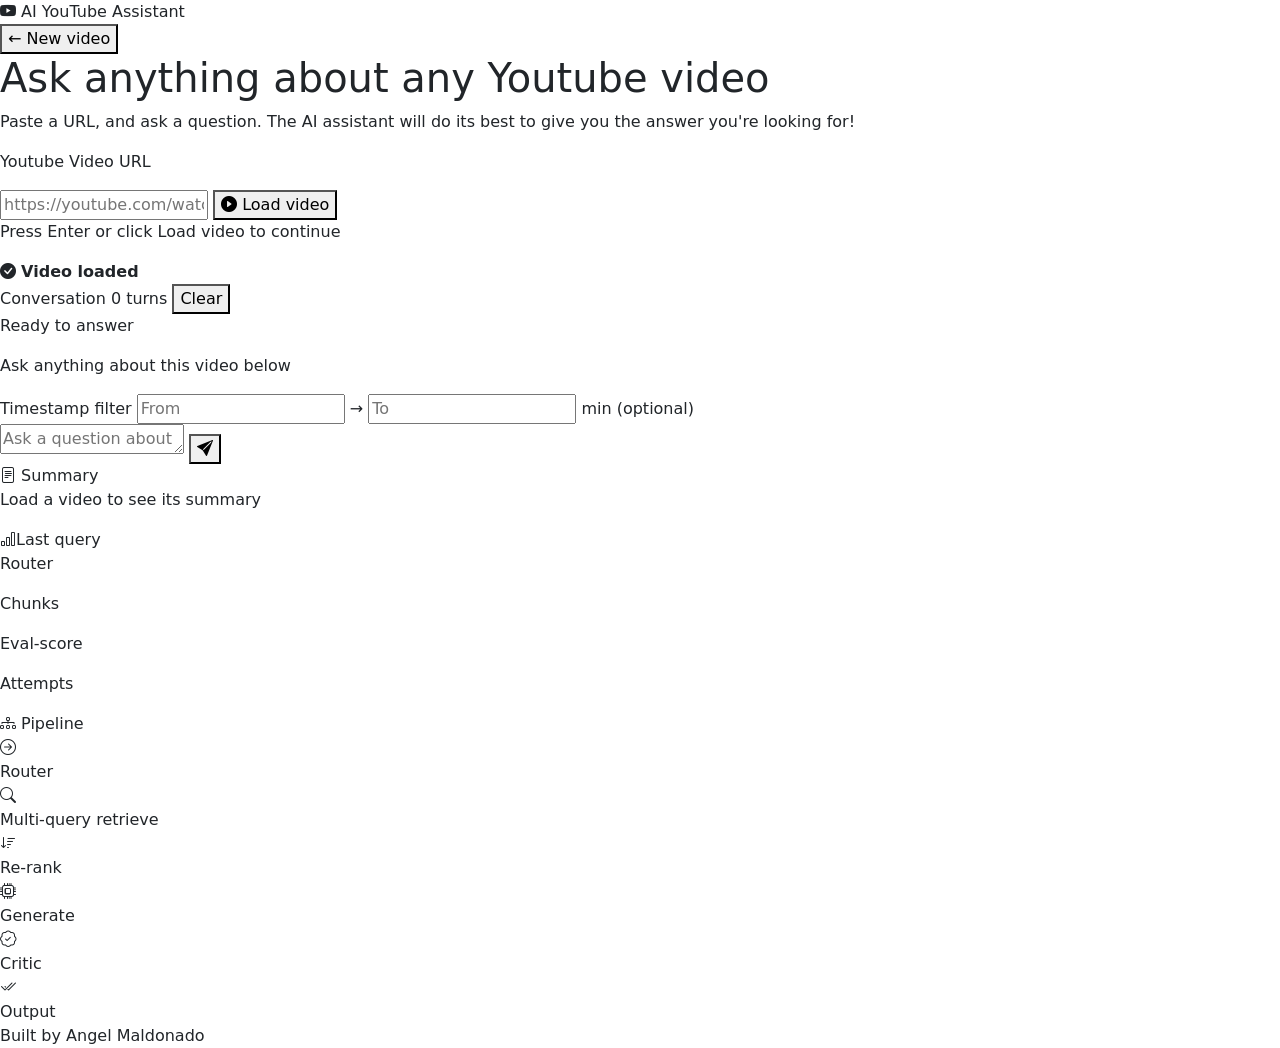
==== frontend/index.html @ ce744205 "Add frontend" ====
<!DOCTYPE html>
<html lang="en">
<head>
    <meta charset="UTF-8">
    <meta name="viewport" content="width=device-width, initial-scale=1.0">
    <title>AI YouTube Assistant</title>
    <link rel="stylesheet" href="style.css">
    <link href="https://cdn.jsdelivr.net/npm/bootstrap@5.3.3/dist/css/bootstrap.min.css" rel="stylesheet">
    <link href="https://cdn.jsdelivr.net/npm/bootstrap-icons@1.11.3/font/bootstrap-icons.min.css" rel="stylesheet">
    <link href="https://fonts.googleapis.com/css2?family=Inter:wght@400;500;600;700&family=Space+Mono:wght@400;700&display=swap" rel="stylesheet">
</head>

<body>

    <!--NAVBAR-->
    <nav id="navbar">
        <div id="brand">
            <i class="bi bi-youtube"></i>
            <span id="brand-name">AI YouTube Assistant</span>
        </div>
        <div id="nav-right">
            <button id="back-btn" class="hidden">← New video</button>
        </div>
    </nav>

    <!--FRIST SCREEN-->
    <div id="screen-landing">
        
        <section id = "hero">
            <h1>Ask anything about any <span id="hero-highlight">Youtube video</span></h1>
            <p id="hero-sub">Paste a URL, and ask a question. The AI assistant will do its best to give you the answer you're looking for!</p>
        </section>

        <section id="url-section">
            <div id="url-card">
                <p class="section-label">Youtube Video URL</p>
                <div id="url-row">
                    <input type="text" id="url-input" placeholder="https://youtube.com/watch?v=..." autocomplete="off">
                    <button id="load-btn">
                        <i class="bi bi-play-circle-fill"></i> Load video
                    </button>
                </div>
                <p id="url-hint">Press Enter or click Load video to continue</p>
            </div>

        </section>
    </div>

    <!--SECOND SCREEN-->
    <div id="screen-chat" class="hidden">

        <div id="video-strip">
            <i class="bi bi-check-circle-fill"></i>
            <strong id="strip-title">Video loaded</strong>
            <span id="strip-meta"></span>
        </div>

        <div id="main-layout">


            <div id="chat-card">

                <div id="chat-header">
                    <span id="chat-tittle">Conversation</span>
                    <span id="turn-counter">0 turns</span>
                    <button id="clear-btn">Clear</button>
                </div>

                <div id="chat-messages">
                    <div id="empty-chat">
                        <p id="empty-title">Ready to answer</p>
                        <p>Ask anything about this video below</p>
                    </div>
                </div>

                <div id="filter-bar">
                    <span class="filter-label">Timestamp filter</span>
                    <input type="number" id="from-min" placeholder="From" min="0" step="0.5">
                    <span>→</span>
                    <input type="number" id="to-min" placeholder="To" min="0" step="0.5">
                    <span class="filter-hint">min (optional)</span>
                </div>

                <div id="chat-input-row">
                    <textarea id="chat-input" rows="1" placeholder="Ask a question about this video..."></textarea>
                    <button id="send-btn" title="send-message">
                        <i class="bi bi-send-fill"></i>
                    </button>
                </div>

            </div>


            <div id="sidebar">

                <div class="side-card">
                    <div class="side-card-header">
                        <i class="bi bi-file-text"></i> Summary
                    </div>
                    <div class="side-card-body">
                        <p id="summary-content">Load a video to see its summary</p>
                    </div>
                </div>

                <div class="side-card">
                    <div class="side-card-header">
                        <i class="bi bi-bar-chart"></i>Last query
                    </div>
                    <div class="side-card-body">
                        <div id="stat-grid">
                            <div class="stat-box">
                                <p class="stat-label">Router</p>
                                <p class="stat-val" id="stat-router"></p>
                            </div>
                            <div class="stat-box">
                                <p class="stat-label">Chunks</p>
                                <p class="stat-val" id="stat-chunks"></p>
                            </div>
                            <div class="stat-box">
                                <p class="stat-label">Eval-score</p>
                                <p class="stat-val" id="stat-score"></p>
                            </div>
                            <div class="stat-box">
                                <p class="stat-label">Attempts</p>
                                <p class="stat-val" id="stat-attempts"></p>
                            </div>
                        </div>
                    </div>
                </div>

                <div class="side-card">
                    <div class="side-card-header">
                        <i class="bi bi-diagram-3"></i> Pipeline
                    </div>
                    <div class="side-card-body">
                        <div id="pipeline">
                            <div class="pipe-step">
                                <div class="pipe-dot" id="p0"><i class="bi bi-arrow-right-circle"></i></div>
                                <span class="pipe-name" id="p0l">Router</span>
                            </div>
                            <div class="pipe-step">
                                <div class="pipe-dot" id="p1"><i class="bi bi-search"></i></div>
                                <span class="pipe-name" id="p1l">Multi-query retrieve</span>
                            </div>
                            <div class="pipe-step">
                                <div class="pipe-dot" id="p2"><i class="bi bi-sort-down"></i></div>
                                <span class="pipe-name" id="p2l">Re-rank</span>
                            </div>
                            <div class="pipe-step">
                                <div class="pipe-dot" id="p3"><i class="bi bi-cpu"></i></div>
                                <span class="pipe-name" id="p3l">Generate</span>
                            </div>
                            <div class="pipe-step">
                                <div class="pipe-dot" id="p4"><i class="bi bi-patch-check"></i></div>
                                <span class="pipe-name" id="p4l">Critic</span>
                            </div>
                            <div class="pipe-step">
                                <div class="pipe-dot" id="p5"><i class="bi bi-check2-all"></i></div>
                                <span class="pipe-name" id="p5l">Output</span>
                            </div>
                        </div>

                    </div>
                </div>

            </div>


        </div>

        <footer>
            Built by Angel Maldonado
        </footer>

    </div>

    <script src="script.js"></script>
</body>

</html>
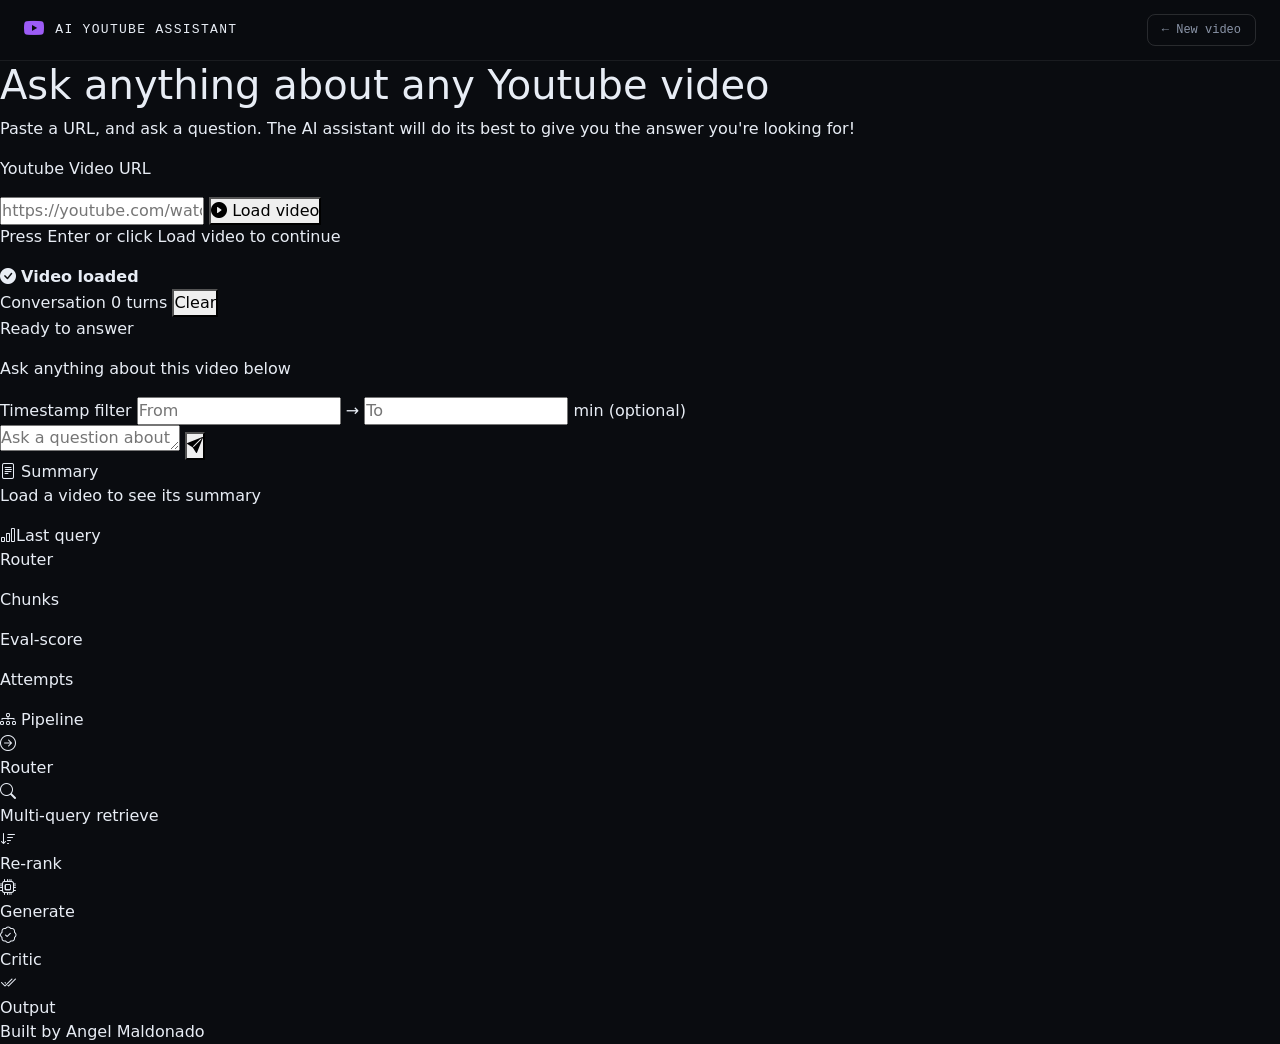
==== commit b2c82e70: "Fix typo" ====
--- a/frontend/index.html
+++ b/frontend/index.html
@@ -4,10 +4,10 @@
     <meta charset="UTF-8">
     <meta name="viewport" content="width=device-width, initial-scale=1.0">
     <title>AI YouTube Assistant</title>
-    <link rel="stylesheet" href="style.css">
     <link href="https://cdn.jsdelivr.net/npm/bootstrap@5.3.3/dist/css/bootstrap.min.css" rel="stylesheet">
     <link href="https://cdn.jsdelivr.net/npm/bootstrap-icons@1.11.3/font/bootstrap-icons.min.css" rel="stylesheet">
     <link href="https://fonts.googleapis.com/css2?family=Inter:wght@400;500;600;700&family=Space+Mono:wght@400;700&display=swap" rel="stylesheet">
+    <link rel="stylesheet" href="style.css">
 </head>
 
 <body>
--- a/frontend/style.css
+++ b/frontend/style.css
@@ -0,0 +1,61 @@
+* {
+  box-sizing: border-box;
+  margin: 0;
+  padding: 0;
+}
+
+body {
+  background-color: #0a0c10;
+  color: #e8edf5;
+  font-family: 'Inter', system-ui, sans-serif;
+  min-height: 100vh;
+  -webkit-font-smoothing: antialiased;
+}
+
+/* .hidden {
+  display: none;
+} */
+
+#navbar {
+  position: sticky;
+  top: 0;
+  z-index: 100;
+  background-color: rgba(10, 12, 16, 0.97);
+  border-bottom: 1px solid rgba(255, 255, 255, 0.07);
+  padding: 14px 24px;
+  display: flex;
+  align-items: center;
+  justify-content: space-between;
+}
+
+#brand {
+  display: flex;
+  align-items: center;
+  gap: 10px;
+  font-family: 'Space Mono', monospace;
+  font-size: 13px;
+  letter-spacing: 0.1em;
+  text-transform: uppercase;
+  color: #e8edf5;
+}
+
+#brand i {
+  font-size: 20px;
+  color: #9d5cf6;
+}
+
+#back-btn {
+  background: none;
+  border: 1px solid rgba(255, 255, 255, 0.13);
+  border-radius: 8px;
+  color: #8b95a8;
+  font-size: 12px;
+  font-family: 'Space Mono', monospace;
+  padding: 6px 14px;
+  cursor: pointer;
+}
+
+#back-btn:hover {
+  color: #e8edf5;
+  border-color: #7c3aed;
+}
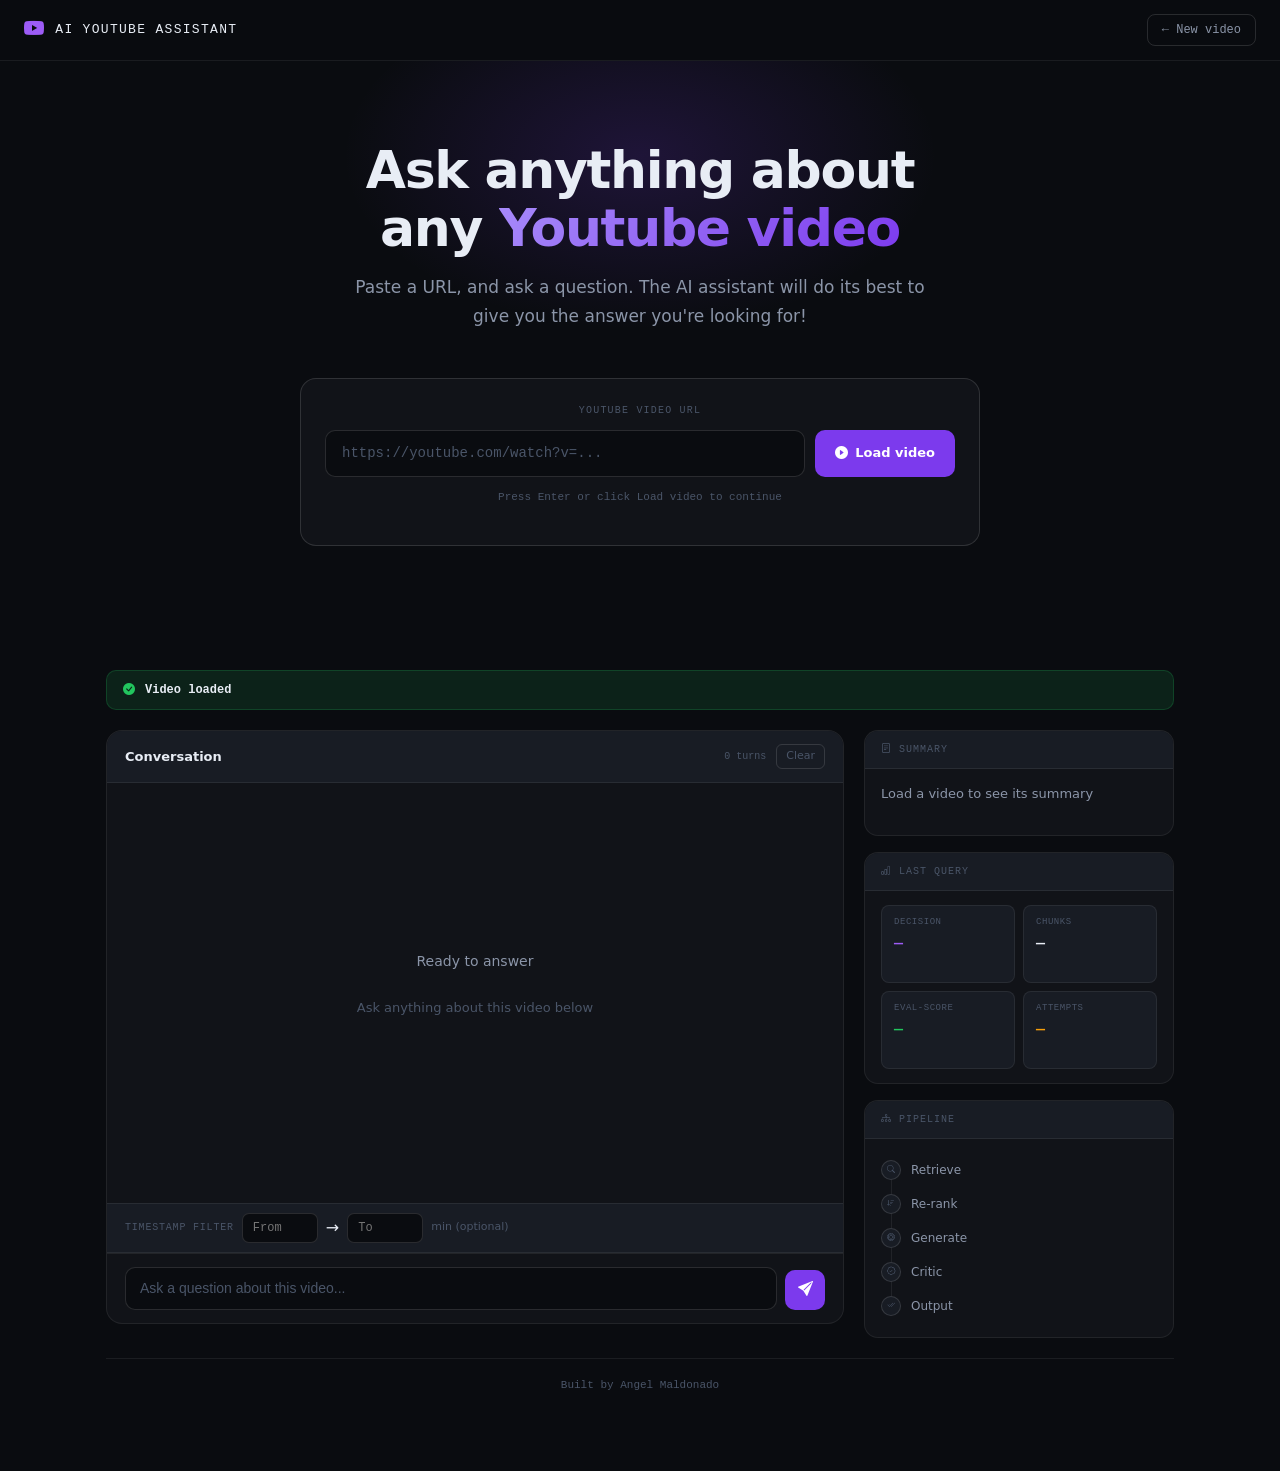
==== commit 986ffbe3: "Add style" ====
--- a/frontend/index.html
+++ b/frontend/index.html
@@ -24,7 +24,7 @@
     </nav>
 
     <!--FRIST SCREEN-->
-    <div id="screen-landing">
+    <div id="screen-landing" class=""screen-fade>
         
         <section id = "hero">
             <h1>Ask anything about any <span id="hero-highlight">Youtube video</span></h1>
@@ -37,7 +37,7 @@
                 <div id="url-row">
                     <input type="text" id="url-input" placeholder="https://youtube.com/watch?v=..." autocomplete="off">
                     <button id="load-btn">
-                        <i class="bi bi-play-circle-fill"></i> Load video
+                        <i class="bi bi-play-circle-fill"></i><strong>Load video</strong>
                     </button>
                 </div>
                 <p id="url-hint">Press Enter or click Load video to continue</p>
@@ -47,7 +47,7 @@
     </div>
 
     <!--SECOND SCREEN-->
-    <div id="screen-chat" class="hidden">
+    <div id="screen-chat" class="hidden screen-fade">
 
         <div id="video-strip">
             <i class="bi bi-check-circle-fill"></i>
@@ -61,7 +61,7 @@
             <div id="chat-card">
 
                 <div id="chat-header">
-                    <span id="chat-tittle">Conversation</span>
+                    <span id="chat-title">Conversation</span>
                     <span id="turn-counter">0 turns</span>
                     <button id="clear-btn">Clear</button>
                 </div>
@@ -75,9 +75,9 @@
 
                 <div id="filter-bar">
                     <span class="filter-label">Timestamp filter</span>
-                    <input type="number" id="from-min" placeholder="From" min="0" step="0.5">
+                    <input type="number" id="from-min" class="filter-input" placeholder="From" min="0" step="0.5">
                     <span>→</span>
-                    <input type="number" id="to-min" placeholder="To" min="0" step="0.5">
+                    <input type="number" id="to-min" class="filter-input" placeholder="To" min="0" step="0.5">
                     <span class="filter-hint">min (optional)</span>
                 </div>
 
@@ -109,20 +109,20 @@
                     <div class="side-card-body">
                         <div id="stat-grid">
                             <div class="stat-box">
-                                <p class="stat-label">Router</p>
-                                <p class="stat-val" id="stat-router"></p>
+                                <p class="stat-label">Decision</p>
+                                <p class="stat-val" id="stat-decision">—</p>
                             </div>
                             <div class="stat-box">
                                 <p class="stat-label">Chunks</p>
-                                <p class="stat-val" id="stat-chunks"></p>
+                                <p class="stat-val" id="stat-chunks">—</p>
                             </div>
                             <div class="stat-box">
                                 <p class="stat-label">Eval-score</p>
-                                <p class="stat-val" id="stat-score"></p>
+                                <p class="stat-val" id="stat-score">—</p>
                             </div>
                             <div class="stat-box">
                                 <p class="stat-label">Attempts</p>
-                                <p class="stat-val" id="stat-attempts"></p>
+                                <p class="stat-val" id="stat-attempts">—</p>
                             </div>
                         </div>
                     </div>
@@ -135,28 +135,24 @@
                     <div class="side-card-body">
                         <div id="pipeline">
                             <div class="pipe-step">
-                                <div class="pipe-dot" id="p0"><i class="bi bi-arrow-right-circle"></i></div>
-                                <span class="pipe-name" id="p0l">Router</span>
+                                <div class="pipe-dot" id="p0"><i class="bi bi-search"></i></div>
+                                <span class="pipe-name" id="p0l">Retrieve</span>
                             </div>
                             <div class="pipe-step">
-                                <div class="pipe-dot" id="p1"><i class="bi bi-search"></i></div>
-                                <span class="pipe-name" id="p1l">Multi-query retrieve</span>
+                                <div class="pipe-dot" id="p1"><i class="bi bi-sort-down"></i></div>
+                                <span class="pipe-name" id="p1l">Re-rank</span>
                             </div>
                             <div class="pipe-step">
-                                <div class="pipe-dot" id="p2"><i class="bi bi-sort-down"></i></div>
-                                <span class="pipe-name" id="p2l">Re-rank</span>
+                                <div class="pipe-dot" id="p2"><i class="bi bi-cpu"></i></div>
+                                <span class="pipe-name" id="p2l">Generate</span>
                             </div>
                             <div class="pipe-step">
-                                <div class="pipe-dot" id="p3"><i class="bi bi-cpu"></i></div>
-                                <span class="pipe-name" id="p3l">Generate</span>
+                                <div class="pipe-dot" id="p3"><i class="bi bi-patch-check"></i></div>
+                                <span class="pipe-name" id="p3l">Critic</span>
                             </div>
                             <div class="pipe-step">
-                                <div class="pipe-dot" id="p4"><i class="bi bi-patch-check"></i></div>
-                                <span class="pipe-name" id="p4l">Critic</span>
-                            </div>
-                            <div class="pipe-step">
-                                <div class="pipe-dot" id="p5"><i class="bi bi-check2-all"></i></div>
-                                <span class="pipe-name" id="p5l">Output</span>
+                                <div class="pipe-dot" id="p4"><i class="bi bi-check2-all"></i></div>
+                                <span class="pipe-name" id="p4l">Output</span>
                             </div>
                         </div>
 
--- a/frontend/style.css
+++ b/frontend/style.css
@@ -16,6 +16,7 @@
   display: none;
 } */
 
+/* Navbar */
 #navbar {
   position: sticky;
   top: 0;
@@ -58,4 +59,624 @@
 #back-btn:hover {
   color: #e8edf5;
   border-color: #7c3aed;
+}
+
+/* hero section */
+#screen-landing {
+  display: flex;
+  flex-direction: column;
+  align-items: center;
+  padding: 80px 16px 60px;
+  text-align: center;
+  position: relative;
+  overflow: hidden;
+}
+
+#screen-landing::before {
+  content: '';
+  position: absolute;
+  top: -80px;
+  left: 50%;
+  transform: translateX(-50%);
+  width: 600px;
+  height: 350px;
+  background: radial-gradient(ellipse, rgba(124, 58, 237, 0.18) 0%, transparent 70%);
+  pointer-events: none;
+  z-index: 0;
+}
+
+#hero,
+#url-section {
+  position: relative;
+  z-index: 1;
+}
+
+#hero {
+  max-width: 600px;
+  margin-bottom: 32px;
+}
+
+#hero h1 {
+  font-size: 52px;
+  font-weight: 700;
+  letter-spacing: -0.025em;
+  line-height: 1.12;
+  color: #e8edf5;
+  margin-bottom: 16px;
+}
+
+#hero-highlight {
+  background: linear-gradient(135deg, #a78bfa, #7c3aed);
+  -webkit-background-clip: text;
+  -webkit-text-fill-color: transparent;
+  background-clip: text;
+}
+
+
+#hero-sub {
+  font-size: 17px;
+  color: #8b95a8;
+  line-height: 1.65;
+}
+
+/* URL card */
+#url-section {
+  width: 100%;
+  max-width: 680px;
+  margin-bottom: 40px;
+}
+
+#url-card {
+  background-color: #111318;
+  border: 1px solid rgba(255, 255, 255, 0.13);
+  border-radius: 16px;
+  padding: 24px;
+}
+
+.section-label {
+  font-family: 'Space Mono', monospace;
+  font-size: 10px;
+  letter-spacing: 0.12em;
+  text-transform: uppercase;
+  color: #4a5568;
+  margin-bottom: 12px;
+}
+
+#url-row {
+  display: flex;
+  gap: 10px;
+}
+
+#url-input {
+  flex: 1;
+  background-color: #0a0c10;
+  border: 1px solid rgba(255, 255, 255, 0.13);
+  border-radius: 10px;
+  padding: 12px 16px;
+  color: #e8edf5;
+  font-size: 14px;
+  font-family: 'Space Mono', monospace;
+  outline: none;
+}
+
+#url-input:focus {
+  border-color: #7c3aed;
+  box-shadow: 0 0 0 3px rgba(124, 58, 237, 0.15);
+}
+
+#url-input::placeholder {
+  color: #4a5568;
+}
+
+#load-btn {
+  background-color: #7c3aed;
+  color: #ffffff;
+  border: none;
+  border-radius: 10px;
+  padding: 12px 20px;
+  font-size: 13px;
+  font-weight: 600;
+  cursor: pointer;
+  white-space: nowrap;
+  display: flex;
+  align-items: center;
+  gap: 7px;
+}
+
+#load-btn:hover {
+  background-color: #9d5cf6;
+}
+
+#url-hint {
+  font-family: 'Space Mono', monospace;
+  font-size: 11px;
+  color: #4a5568;
+  margin-top: 12px;
+}
+ /* screen 2 layout */
+#screen-chat {
+  max-width: 1100px;
+  margin: 0 auto;
+  padding: 24px 16px 60px;
+}
+
+#video-strip {
+  background-color: rgba(34, 197, 94, 0.12);
+  border: 1px solid rgba(34, 197, 94, 0.2);
+  border-radius: 10px;
+  padding: 10px 16px;
+  display: flex;
+  align-items: center;
+  gap: 10px;
+  font-family: 'Space Mono', monospace;
+  font-size: 12px;
+  color: #22c55e;
+  margin-bottom: 20px;
+}
+
+#video-strip strong {
+  color: #e8edf5;
+}
+
+#video-strip span {
+  color: #8b95a8;
+}
+
+#main-layout {
+  display: grid;
+  grid-template-columns: 1fr 310px;
+  gap: 20px;
+  align-items: start;
+}
+
+@media (max-width: 860px) {
+  #main-layout {
+    grid-template-columns: 1fr;
+  }
+}
+
+/* Chat card styles */
+#chat-card {
+  background-color: #111318;
+  border: 1px solid rgba(255, 255, 255, 0.07);
+  border-radius: 16px;
+  overflow: hidden;
+  display: flex;
+  flex-direction: column;
+}
+
+#chat-header {
+  padding: 13px 18px;
+  border-bottom: 1px solid rgba(255, 255, 255, 0.07);
+  background-color: #181c24;
+  display: flex;
+  align-items: center;
+  gap: 10px;
+}
+
+#chat-title {
+  font-size: 13px;
+  font-weight: 600;
+  color: #e8edf5;
+}
+
+#turn-counter {
+  font-family: 'Space Mono', monospace;
+  font-size: 10px;
+  color: #4a5568;
+  margin-left: auto;
+}
+
+#clear-btn {
+  background: none;
+  border: 1px solid rgba(255, 255, 255, 0.13);
+  border-radius: 6px;
+  color: #4a5568;
+  font-size: 11px;
+  padding: 3px 9px;
+  cursor: pointer;
+}
+
+#clear-btn:hover {
+  color: #e8edf5;
+  border-color: #7c3aed;
+}
+
+#chat-messages {
+  height: 420px;
+  overflow-y: auto;
+  padding: 20px;
+  display: flex;
+  flex-direction: column;
+  gap: 18px;
+  scrollbar-width: thin;
+  scrollbar-color: rgba(255, 255, 255, 0.13) transparent;
+}
+
+#empty-chat {
+  display: flex;
+  flex-direction: column;
+  align-items: center;
+  justify-content: center;
+  height: 100%;
+  gap: 10px;
+  color: #4a5568;
+  font-size: 13px;
+  text-align: center;
+}
+
+
+#empty-title {
+  font-size: 14px;
+  color: #8b95a8;
+}
+
+/* message bubbles */
+.msg-row {
+  display: flex;
+  gap: 10px;
+  align-items: flex-start;
+}
+
+.msg-row.user {
+  flex-direction: row-reverse;
+}
+
+.avatar {
+  width: 28px;
+  height: 28px;
+  border-radius: 50%;
+  display: flex;
+  align-items: center;
+  justify-content: center;
+  font-size: 11px;
+  font-weight: 700;
+  flex-shrink: 0;
+  margin-top: 2px;
+}
+
+.avatar.ai {
+  background-color: rgba(124, 58, 237, 0.15);
+  border: 1px solid rgba(124, 58, 237, 0.4);
+  color: #9d5cf6;
+}
+
+.avatar.user {
+  background-color: rgba(255, 255, 255, 0.05);
+  border: 1px solid rgba(255, 255, 255, 0.13);
+  color: #8b95a8;
+}
+
+.msg-content {
+  max-width: 82%;
+  display: flex;
+  flex-direction: column;
+  gap: 5px;
+}
+
+.msg-row.user .msg-content {
+  align-items: flex-end;
+}
+
+.bubble {
+  padding: 10px 14px;
+  border-radius: 14px;
+  font-size: 13.5px;
+  line-height: 1.65;
+}
+
+.bubble.ai {
+  background-color: #181c24;
+  border: 1px solid rgba(255, 255, 255, 0.07);
+  border-top-left-radius: 4px;
+  color: #e8edf5;
+}
+
+.bubble.user {
+  background-color: rgba(124, 58, 237, 0.15);
+  border: 1px solid rgba(124, 58, 237, 0.25);
+  border-top-right-radius: 4px;
+  color: #e8edf5;
+}
+
+.msg-trace {
+  font-family: 'Space Mono', monospace;
+  font-size: 10px;
+  color: #4a5568;
+  display: flex;
+  align-items: center;
+  gap: 5px;
+  flex-wrap: wrap;
+}
+
+.trace-chip {
+  background-color: #111318;
+  border: 1px solid rgba(255, 255, 255, 0.07);
+  border-radius: 4px;
+  padding: 2px 6px;
+  color: #9d5cf6;
+}
+
+.typing {
+  display: flex;
+  gap: 4px;
+  align-items: center;
+  padding: 10px 14px;
+  background-color: #181c24;
+  border: 1px solid rgba(255, 255, 255, 0.07);
+  border-radius: 14px;
+  border-top-left-radius: 4px;
+  width: fit-content;
+}
+
+.typing span {
+  width: 5px;
+  height: 5px;
+  background-color: #4a5568;
+  border-radius: 50%;
+  animation: bounce 1.2s infinite;
+}
+
+.typing span:nth-child(2) { animation-delay: 0.2s; }
+.typing span:nth-child(3) { animation-delay: 0.4s; }
+
+@keyframes bounce {
+  0%, 60%, 100% { transform: translateY(0); opacity: 0.4; }
+  30% { transform: translateY(-4px); opacity: 1; }
+}
+
+/* Filter bar and input row */
+#filter-bar {
+  padding: 9px 18px;
+  border-top: 1px solid rgba(255, 255, 255, 0.07);
+  border-bottom: 1px solid rgba(255, 255, 255, 0.07);
+  background-color: #181c24;
+  display: flex;
+  align-items: center;
+  gap: 8px;
+  flex-wrap: wrap;
+}
+
+.filter-label {
+  font-family: 'Space Mono', monospace;
+  font-size: 10px;
+  letter-spacing: 0.08em;
+  text-transform: uppercase;
+  color: #4a5568;
+  white-space: nowrap;
+}
+
+.filter-input {
+  width: 76px;
+  background-color: #0a0c10;
+  border: 1px solid rgba(255, 255, 255, 0.13);
+  border-radius: 7px;
+  padding: 5px 10px;
+  color: #e8edf5;
+  font-size: 12px;
+  font-family: 'Space Mono', monospace;
+  outline: none;
+}
+
+.filter-input:focus {
+  border-color: #7c3aed;
+}
+
+.filter-hint {
+  font-size: 11px;
+  color: #4a5568;
+}
+
+#chat-input-row {
+  padding: 13px 18px;
+  border-top: 1px solid rgba(255, 255, 255, 0.07);
+  display: flex;
+  gap: 8px;
+  align-items: flex-end;
+}
+
+#chat-input {
+  flex: 1;
+  background-color: #0a0c10;
+  border: 1px solid rgba(255, 255, 255, 0.13);
+  border-radius: 10px;
+  padding: 10px 14px;
+  color: #e8edf5;
+  font-size: 14px;
+  font-family: 'Inter', sans-serif;
+  outline: none;
+  resize: none;
+  min-height: 40px;
+  max-height: 100px;
+  line-height: 1.5;
+}
+
+#chat-input:focus {
+  border-color: #7c3aed;
+}
+
+#chat-input::placeholder {
+  color: #4a5568;
+}
+
+#send-btn {
+  width: 40px;
+  height: 40px;
+  background-color: #7c3aed;
+  border: none;
+  border-radius: 10px;
+  cursor: pointer;
+  display: flex;
+  align-items: center;
+  justify-content: center;
+  font-size: 15px;
+  color: #ffffff;
+  flex-shrink: 0;
+}
+
+#send-btn:hover {
+  background-color: #9d5cf6;
+}
+
+/* Sidebar styles */
+#sidebar {
+  display: flex;
+  flex-direction: column;
+  gap: 16px;
+}
+
+.side-card {
+  background-color: #111318;
+  border: 1px solid rgba(255, 255, 255, 0.07);
+  border-radius: 14px;
+  overflow: hidden;
+}
+
+.side-card-header {
+  padding: 11px 16px;
+  border-bottom: 1px solid rgba(255, 255, 255, 0.07);
+  background-color: #181c24;
+  font-family: 'Space Mono', monospace;
+  font-size: 10px;
+  letter-spacing: 0.1em;
+  text-transform: uppercase;
+  color: #4a5568;
+  display: flex;
+  align-items: center;
+  gap: 7px;
+}
+
+.side-card-body {
+  padding: 14px 16px;
+}
+
+#summary-content {
+  font-size: 13px;
+  color: #8b95a8;
+  line-height: 1.65;
+}
+
+#stat-grid {
+  display: grid;
+  grid-template-columns: 1fr 1fr;
+  gap: 8px;
+}
+
+.stat-box {
+  background-color: #181c24;
+  border: 1px solid rgba(255, 255, 255, 0.07);
+  border-radius: 8px;
+  padding: 10px 12px;
+}
+
+.stat-label {
+  font-family: 'Space Mono', monospace;
+  font-size: 9px;
+  letter-spacing: 0.06em;
+  text-transform: uppercase;
+  color: #4a5568;
+  margin-bottom: 4px;
+}
+
+.stat-val {
+  font-family: 'Space Mono', monospace;
+  font-size: 15px;
+  font-weight: 700;
+  color: #e8edf5;
+}
+
+#stat-decision { color: #9d5cf6; }
+#stat-score  { color: #22c55e; }
+#stat-attempts { color: #f59e0b; }
+
+/* Pipeline styles */
+#pipeline {
+  display: flex;
+  flex-direction: column;
+}
+
+.pipe-step {
+  display: flex;
+  align-items: center;
+  gap: 10px;
+  padding: 7px 0;
+  position: relative;
+}
+
+.pipe-step:not(:last-child)::after {
+  content: '';
+  position: absolute;
+  left: 10px;
+  top: 26px;
+  width: 1px;
+  height: calc(100% - 6px);
+  background-color: rgba(255, 255, 255, 0.07);
+}
+
+.pipe-dot {
+  width: 20px;
+  height: 20px;
+  border-radius: 50%;
+  border: 1.5px solid rgba(255, 255, 255, 0.13);
+  background-color: #181c24;
+  display: flex;
+  align-items: center;
+  justify-content: center;
+  font-size: 8px;
+  color: #4a5568;
+  flex-shrink: 0;
+  z-index: 1;
+  transition: all 0.2s;
+}
+
+.pipe-dot.active {
+  border-color: #7c3aed;
+  background-color: rgba(124, 58, 237, 0.15);
+  color: #9d5cf6;
+}
+
+.pipe-dot.done {
+  border-color: #22c55e;
+  background-color: rgba(34, 197, 94, 0.12);
+  color: #22c55e;
+}
+
+.pipe-name {
+  font-size: 12px;
+  color: #8b95a8;
+}
+
+.pipe-name.active {
+  color: #9d5cf6;
+  font-weight: 600;
+}
+
+.pipe-name.done {
+  color: #22c55e;
+}
+
+/* FOOTER and SCREEN TRANSITION */
+footer {
+  border-top: 1px solid rgba(255, 255, 255, 0.07);
+  padding: 18px 0;
+  text-align: center;
+  font-family: 'Space Mono', monospace;
+  font-size: 11px;
+  color: #4a5568;
+  margin-top: 20px;
+}
+
+.screen-fade {
+  animation: fadeIn 0.35s ease;
+}
+
+@keyframes fadeIn {
+  from {
+    opacity: 0;
+    transform: translateY(12px);
+  }
+  to {
+    opacity: 1;
+    transform: translateY(0);
+  }
 }
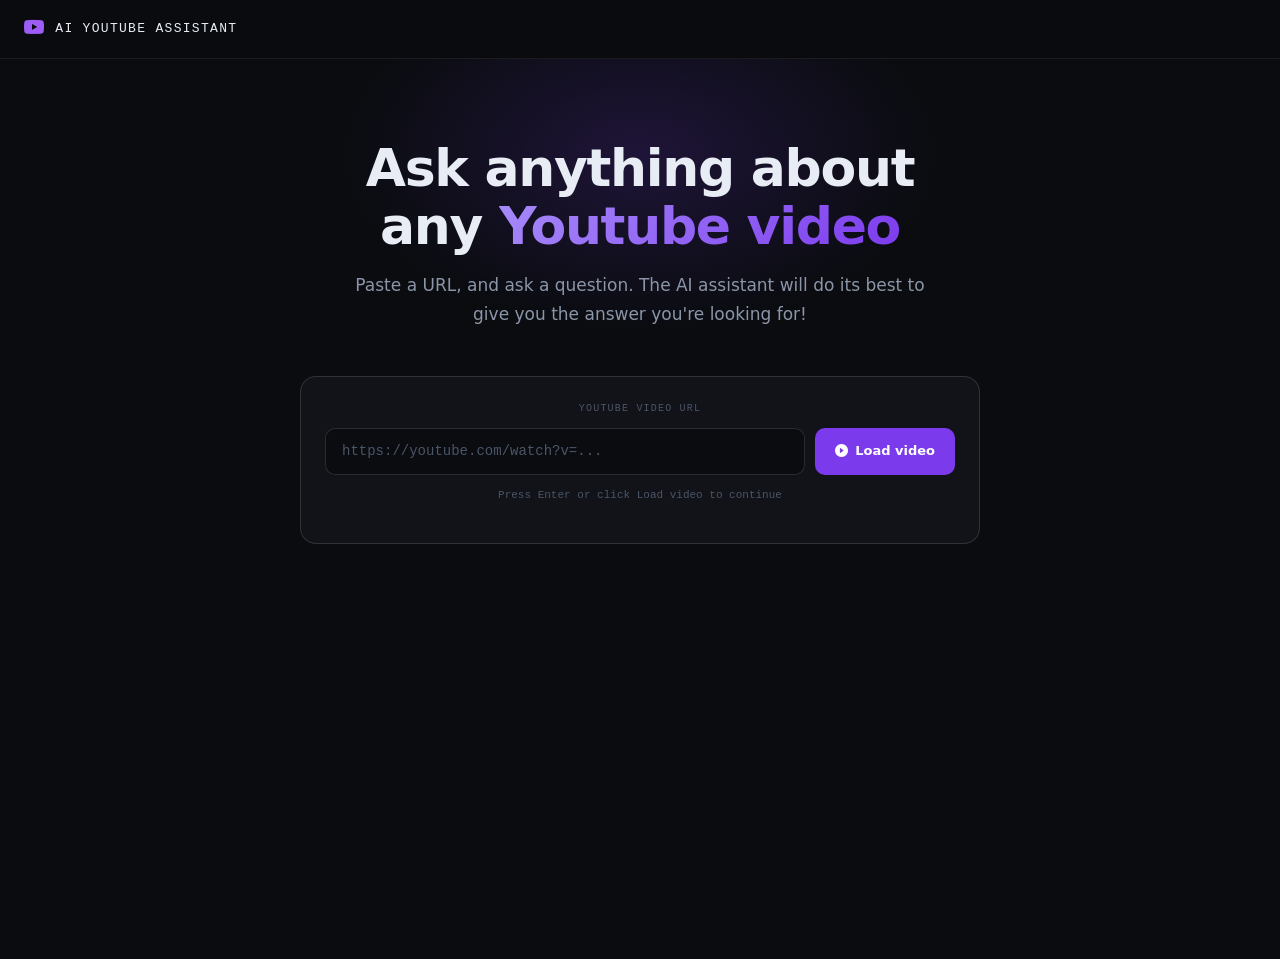
==== commit b42ef46a: "Add frontend" ====
--- a/frontend/index.html
+++ b/frontend/index.html
@@ -24,7 +24,7 @@
     </nav>
 
     <!--FRIST SCREEN-->
-    <div id="screen-landing" class=""screen-fade>
+    <div id="screen-landing" class="screen-fade">
         
         <section id = "hero">
             <h1>Ask anything about any <span id="hero-highlight">Youtube video</span></h1>
--- a/frontend/style.css
+++ b/frontend/style.css
@@ -4,6 +4,7 @@
   padding: 0;
 }
 
+
 body {
   background-color: #0a0c10;
   color: #e8edf5;
@@ -12,9 +13,9 @@
   -webkit-font-smoothing: antialiased;
 }
 
-/* .hidden {
-  display: none;
-} */
+.hidden {
+  display: none !important;
+}
 
 /* Navbar */
 #navbar {
@@ -63,6 +64,8 @@
 
 /* hero section */
 #screen-landing {
+  height: 100vh;
+  overflow-y: auto;
   display: flex;
   flex-direction: column;
   align-items: center;
@@ -198,6 +201,7 @@
   max-width: 1100px;
   margin: 0 auto;
   padding: 24px 16px 60px;
+  min-height: 100vh;
 }
 
 #video-strip {
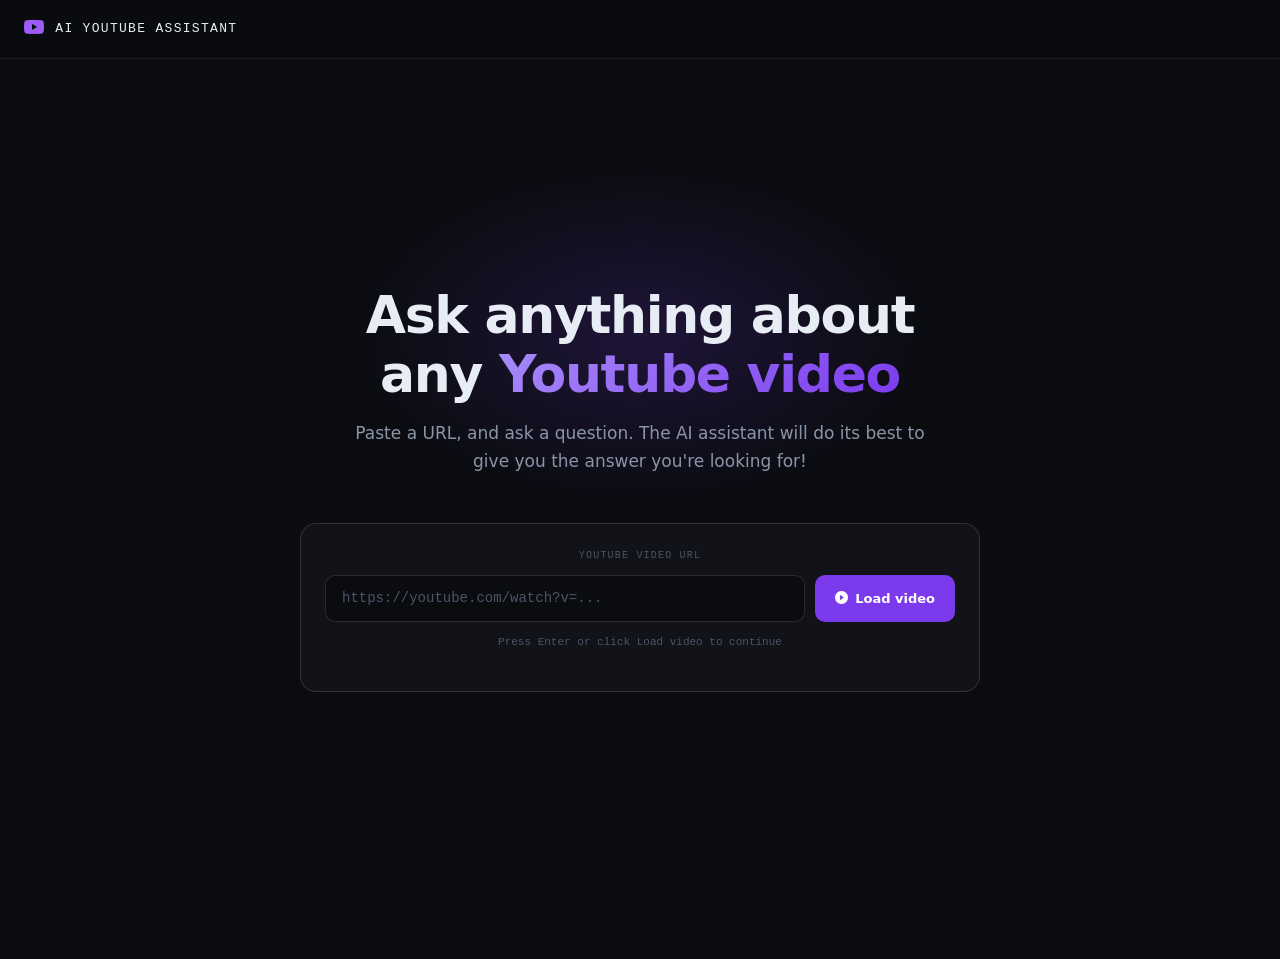
==== commit 6b8f3a7e: "Add frontend" ====
--- a/frontend/index.html
+++ b/frontend/index.html
@@ -57,7 +57,6 @@
 
         <div id="main-layout">
 
-
             <div id="chat-card">
 
                 <div id="chat-header">
@@ -90,8 +89,7 @@
 
             </div>
 
-
-            <div id="sidebar">
+            <div id="sidebar-right">
 
                 <div class="side-card">
                     <div class="side-card-header">
@@ -102,65 +100,7 @@
                     </div>
                 </div>
 
-                <div class="side-card">
-                    <div class="side-card-header">
-                        <i class="bi bi-bar-chart"></i>Last query
-                    </div>
-                    <div class="side-card-body">
-                        <div id="stat-grid">
-                            <div class="stat-box">
-                                <p class="stat-label">Decision</p>
-                                <p class="stat-val" id="stat-decision">—</p>
-                            </div>
-                            <div class="stat-box">
-                                <p class="stat-label">Chunks</p>
-                                <p class="stat-val" id="stat-chunks">—</p>
-                            </div>
-                            <div class="stat-box">
-                                <p class="stat-label">Eval-score</p>
-                                <p class="stat-val" id="stat-score">—</p>
-                            </div>
-                            <div class="stat-box">
-                                <p class="stat-label">Attempts</p>
-                                <p class="stat-val" id="stat-attempts">—</p>
-                            </div>
-                        </div>
-                    </div>
-                </div>
-
-                <div class="side-card">
-                    <div class="side-card-header">
-                        <i class="bi bi-diagram-3"></i> Pipeline
-                    </div>
-                    <div class="side-card-body">
-                        <div id="pipeline">
-                            <div class="pipe-step">
-                                <div class="pipe-dot" id="p0"><i class="bi bi-search"></i></div>
-                                <span class="pipe-name" id="p0l">Retrieve</span>
-                            </div>
-                            <div class="pipe-step">
-                                <div class="pipe-dot" id="p1"><i class="bi bi-sort-down"></i></div>
-                                <span class="pipe-name" id="p1l">Re-rank</span>
-                            </div>
-                            <div class="pipe-step">
-                                <div class="pipe-dot" id="p2"><i class="bi bi-cpu"></i></div>
-                                <span class="pipe-name" id="p2l">Generate</span>
-                            </div>
-                            <div class="pipe-step">
-                                <div class="pipe-dot" id="p3"><i class="bi bi-patch-check"></i></div>
-                                <span class="pipe-name" id="p3l">Critic</span>
-                            </div>
-                            <div class="pipe-step">
-                                <div class="pipe-dot" id="p4"><i class="bi bi-check2-all"></i></div>
-                                <span class="pipe-name" id="p4l">Output</span>
-                            </div>
-                        </div>
-
-                    </div>
-                </div>
-
             </div>
-
 
         </div>
 
--- a/frontend/style.css
+++ b/frontend/style.css
@@ -65,11 +65,11 @@
 /* hero section */
 #screen-landing {
   height: 100vh;
-  overflow-y: auto;
   display: flex;
   flex-direction: column;
   align-items: center;
-  padding: 80px 16px 60px;
+  justify-content: center;
+  padding: 40px 16px;
   text-align: center;
   position: relative;
   overflow: hidden;
@@ -78,9 +78,9 @@
 #screen-landing::before {
   content: '';
   position: absolute;
-  top: -80px;
+  top: 50%;
   left: 50%;
-  transform: translateX(-50%);
+  transform: translate(-50%, -100%);
   width: 600px;
   height: 350px;
   background: radial-gradient(ellipse, rgba(124, 58, 237, 0.18) 0%, transparent 70%);
@@ -190,6 +190,18 @@
   background-color: #9d5cf6;
 }
 
+.loading-dot {
+  animation: dotFade 1.2s infinite;
+  opacity: 0.3;
+}
+.loading-dot:nth-child(2) { animation-delay: 0.2s; }
+.loading-dot:nth-child(3) { animation-delay: 0.4s; }
+
+@keyframes dotFade {
+  0%, 60%, 100% { opacity: 0.3; }
+  30% { opacity: 1; }
+}
+
 #url-hint {
   font-family: 'Space Mono', monospace;
   font-size: 11px;
@@ -198,10 +210,9 @@
 }
  /* screen 2 layout */
 #screen-chat {
-  max-width: 1100px;
+  max-width: 900px;
   margin: 0 auto;
-  padding: 24px 16px 60px;
-  min-height: 100vh;
+  padding: 24px 16px 24px;
 }
 
 #video-strip {
@@ -228,14 +239,17 @@
 
 #main-layout {
   display: grid;
-  grid-template-columns: 1fr 310px;
+  grid-template-columns: 1fr 300px;
   gap: 20px;
   align-items: start;
 }
 
-@media (max-width: 860px) {
+@media (max-width: 700px) {
   #main-layout {
     grid-template-columns: 1fr;
+  }
+  #sidebar-right {
+    display: none;
   }
 }
 
@@ -297,24 +311,6 @@
   scrollbar-color: rgba(255, 255, 255, 0.13) transparent;
 }
 
-#empty-chat {
-  display: flex;
-  flex-direction: column;
-  align-items: center;
-  justify-content: center;
-  height: 100%;
-  gap: 10px;
-  color: #4a5568;
-  font-size: 13px;
-  text-align: center;
-}
-
-
-#empty-title {
-  font-size: 14px;
-  color: #8b95a8;
-}
-
 /* message bubbles */
 .msg-row {
   display: flex;
@@ -381,24 +377,6 @@
   border: 1px solid rgba(124, 58, 237, 0.25);
   border-top-right-radius: 4px;
   color: #e8edf5;
-}
-
-.msg-trace {
-  font-family: 'Space Mono', monospace;
-  font-size: 10px;
-  color: #4a5568;
-  display: flex;
-  align-items: center;
-  gap: 5px;
-  flex-wrap: wrap;
-}
-
-.trace-chip {
-  background-color: #111318;
-  border: 1px solid rgba(255, 255, 255, 0.07);
-  border-radius: 4px;
-  padding: 2px 6px;
-  color: #9d5cf6;
 }
 
 .typing {
@@ -523,10 +501,12 @@
 }
 
 /* Sidebar styles */
-#sidebar {
+#sidebar-right {
   display: flex;
   flex-direction: column;
   gap: 16px;
+  position: sticky;
+  top: 70px;
 }
 
 .side-card {
@@ -558,105 +538,10 @@
   font-size: 13px;
   color: #8b95a8;
   line-height: 1.65;
-}
-
-#stat-grid {
-  display: grid;
-  grid-template-columns: 1fr 1fr;
-  gap: 8px;
-}
-
-.stat-box {
-  background-color: #181c24;
-  border: 1px solid rgba(255, 255, 255, 0.07);
-  border-radius: 8px;
-  padding: 10px 12px;
-}
-
-.stat-label {
-  font-family: 'Space Mono', monospace;
-  font-size: 9px;
-  letter-spacing: 0.06em;
-  text-transform: uppercase;
-  color: #4a5568;
-  margin-bottom: 4px;
-}
-
-.stat-val {
-  font-family: 'Space Mono', monospace;
-  font-size: 15px;
-  font-weight: 700;
-  color: #e8edf5;
-}
-
-#stat-decision { color: #9d5cf6; }
-#stat-score  { color: #22c55e; }
-#stat-attempts { color: #f59e0b; }
-
-/* Pipeline styles */
-#pipeline {
-  display: flex;
-  flex-direction: column;
-}
-
-.pipe-step {
-  display: flex;
-  align-items: center;
-  gap: 10px;
-  padding: 7px 0;
-  position: relative;
-}
-
-.pipe-step:not(:last-child)::after {
-  content: '';
-  position: absolute;
-  left: 10px;
-  top: 26px;
-  width: 1px;
-  height: calc(100% - 6px);
-  background-color: rgba(255, 255, 255, 0.07);
-}
-
-.pipe-dot {
-  width: 20px;
-  height: 20px;
-  border-radius: 50%;
-  border: 1.5px solid rgba(255, 255, 255, 0.13);
-  background-color: #181c24;
-  display: flex;
-  align-items: center;
-  justify-content: center;
-  font-size: 8px;
-  color: #4a5568;
-  flex-shrink: 0;
-  z-index: 1;
-  transition: all 0.2s;
-}
-
-.pipe-dot.active {
-  border-color: #7c3aed;
-  background-color: rgba(124, 58, 237, 0.15);
-  color: #9d5cf6;
-}
-
-.pipe-dot.done {
-  border-color: #22c55e;
-  background-color: rgba(34, 197, 94, 0.12);
-  color: #22c55e;
-}
-
-.pipe-name {
-  font-size: 12px;
-  color: #8b95a8;
-}
-
-.pipe-name.active {
-  color: #9d5cf6;
-  font-weight: 600;
-}
-
-.pipe-name.done {
-  color: #22c55e;
+  max-height: calc(100vh - 220px);
+  overflow-y: auto;
+  scrollbar-width: thin;
+  scrollbar-color: rgba(255, 255, 255, 0.13) transparent;
 }
 
 /* FOOTER and SCREEN TRANSITION */
